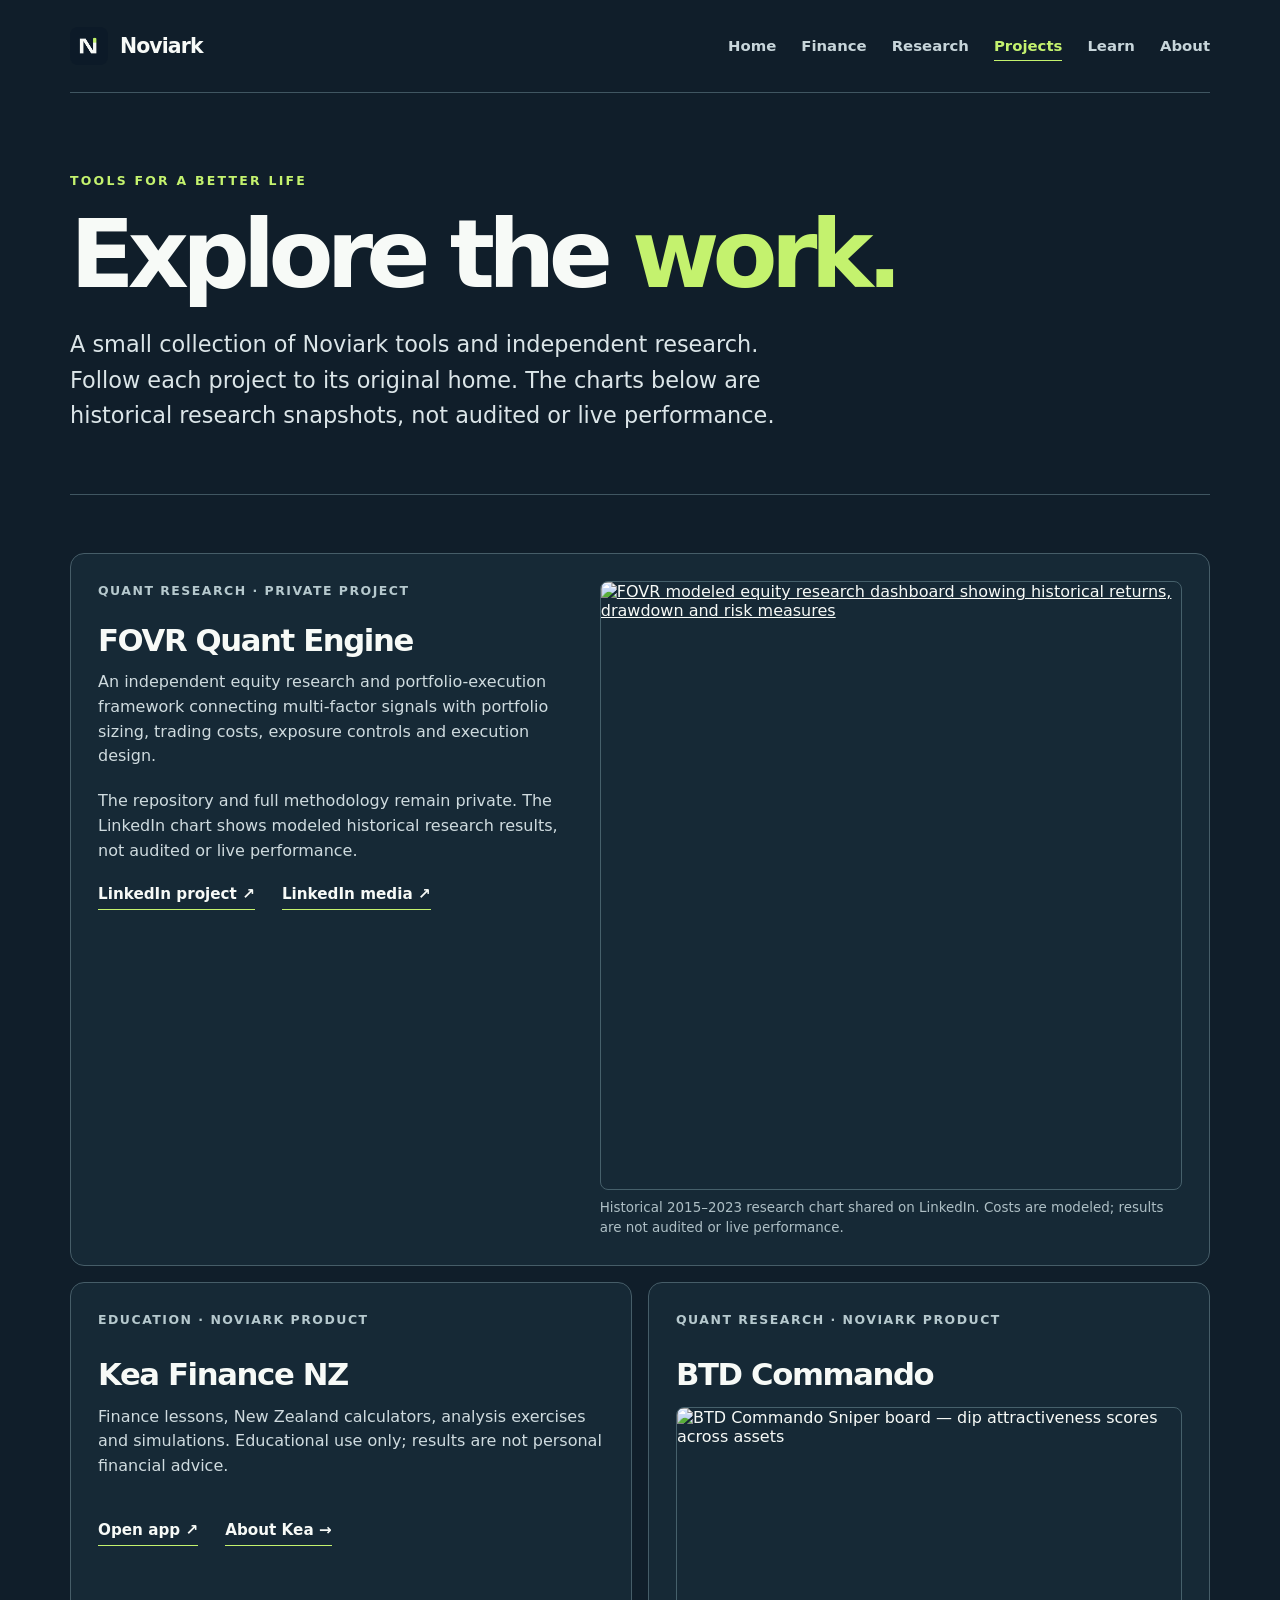
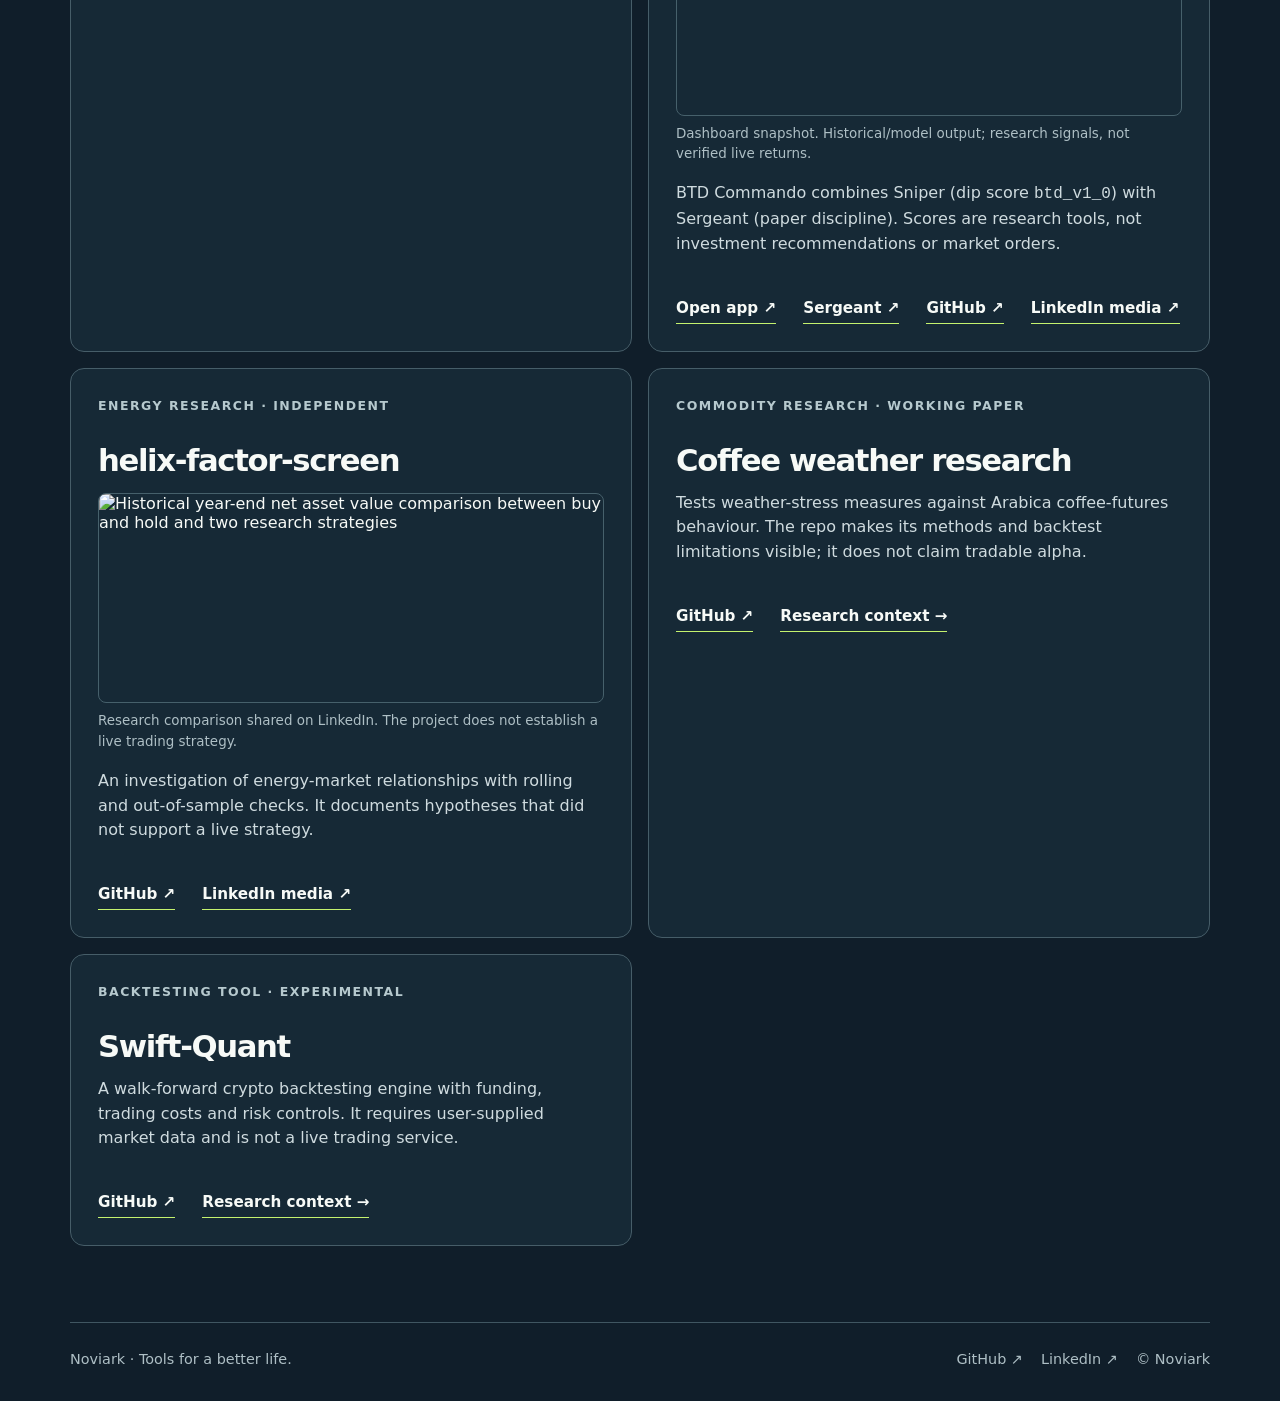
==== projects/index.html @ 3c5d850d "feat(projects): BTD Commando card" ====
<!doctype html>
<html lang="en"><head>
  <meta charset="utf-8"><meta name="viewport" content="width=device-width, initial-scale=1"><meta name="theme-color" content="#101e2a">
  <meta name="description" content="Explore Noviark's finance education and independent research projects, including public work and selected private-project summaries.">
  <link rel="canonical" href="https://noviark.net/projects/">
  <meta property="og:type" content="website"><meta property="og:title" content="Projects | Noviark"><meta property="og:description" content="Useful tools and research, linked to their original homes."><meta property="og:url" content="https://noviark.net/projects/"><meta property="og:image" content="https://noviark.net/og.png">
  <title>Projects | Noviark</title><link rel="icon" type="image/png" href="/noviark-logo.png"><link rel="manifest" href="/site.webmanifest"><link rel="stylesheet" href="/site.css?v=btdc">
</head><body><div class="shell">
  <header class="site-header"><a class="brand" href="/" aria-label="Noviark home"><img src="/noviark-logo.png" alt="">Noviark</a><nav class="nav" aria-label="Main navigation"><a href="/">Home</a><a href="/finance/">Finance</a><a href="/research/">Research</a><a href="/projects/" aria-current="page">Projects</a><a href="/learn/">Learn</a><a href="/about/">About</a></nav></header>
  <main><section class="hero"><p class="eyebrow">Tools for a better life</p><h1>Explore the <span>work.</span></h1><p class="lead">A small collection of Noviark tools and independent research. Follow each project to its original home. The charts below are historical research snapshots, not audited or live performance.</p></section>
    <section class="section"><div class="grid">
      <article class="card project-feature"><div><p class="meta">Quant research · Private project</p><h3>FOVR Quant Engine</h3><p>An independent equity research and portfolio-execution framework connecting multi-factor signals with portfolio sizing, trading costs, exposure controls and execution design.</p><p>The repository and full methodology remain private. The LinkedIn chart shows modeled historical research results, not audited or live performance.</p><div class="links"><a href="https://www.linkedin.com/in/seongchan-son-7540b82a9/details/projects/">LinkedIn project ↗</a><a href="https://www.linkedin.com/in/seongchan-son-7540b82a9/overlay/Project/1188707654/treasury/">LinkedIn media ↗</a></div></div><figure class="project-media"><a href="/media/fovr-linkedin-snapshot.jpg" aria-label="View the FOVR research chart at full size"><img src="/media/fovr-linkedin-snapshot.jpg" width="1225" height="1280" loading="lazy" alt="FOVR modeled equity research dashboard showing historical returns, drawdown and risk measures"></a><figcaption>Historical 2015–2023 research chart shared on LinkedIn. Costs are modeled; results are not audited or live performance.</figcaption></figure></article>
      <article class="card"><p class="meta">Education · Noviark product</p><h3>Kea Finance NZ</h3><p>Finance lessons, New Zealand calculators, analysis exercises and simulations. Educational use only; results are not personal financial advice.</p><div class="links"><a href="https://kea-finance-nz.tjdcks7504.chatgpt.site/">Open app ↗</a><a href="/finance/">About Kea →</a></div></article>
      <article class="card"><p class="meta">Quant research · Noviark product</p><h3>BTD Commando</h3><figure class="project-media"><img src="/media/btd-linkedin-snapshot.png" width="480" height="293" loading="lazy" alt="BTD Commando Sniper board — dip attractiveness scores across assets"><figcaption>Dashboard snapshot. Historical/model output; research signals, not verified live returns.</figcaption></figure><p>BTD Commando combines Sniper (dip score <code>btd_v1_0</code>) with Sergeant (paper discipline). Scores are research tools, not investment recommendations or market orders.</p><div class="links"><a href="https://btd.noviark.net/">Open app ↗</a><a href="https://btd.noviark.net/sergeant">Sergeant ↗</a><a href="https://github.com/Liam-Son/BTD-commando">GitHub ↗</a><a href="https://www.linkedin.com/in/seongchan-son-7540b82a9/overlay/Project/499767177/treasury/">LinkedIn media ↗</a></div></article>
      <article class="card"><p class="meta">Energy research · Independent</p><h3>helix-factor-screen</h3><figure class="project-media"><img src="/media/helix-linkedin-snapshot.png" width="480" height="199" loading="lazy" alt="Historical year-end net asset value comparison between buy and hold and two research strategies"><figcaption>Research comparison shared on LinkedIn. The project does not establish a live trading strategy.</figcaption></figure><p>An investigation of energy-market relationships with rolling and out-of-sample checks. It documents hypotheses that did not support a live strategy.</p><div class="links"><a href="https://github.com/Liam-Son/helix-factor-screen">GitHub ↗</a><a href="https://www.linkedin.com/in/seongchan-son-7540b82a9/overlay/Project/499789044/treasury/">LinkedIn media ↗</a></div></article>
      <article class="card"><p class="meta">Commodity research · Working paper</p><h3>Coffee weather research</h3><p>Tests weather-stress measures against Arabica coffee-futures behaviour. The repo makes its methods and backtest limitations visible; it does not claim tradable alpha.</p><div class="links"><a href="https://github.com/Liam-Son/coffee-commodity-alpha">GitHub ↗</a><a href="/research/">Research context →</a></div></article>
      <article class="card"><p class="meta">Backtesting tool · Experimental</p><h3>Swift-Quant</h3><p>A walk-forward crypto backtesting engine with funding, trading costs and risk controls. It requires user-supplied market data and is not a live trading service.</p><div class="links"><a href="https://github.com/Liam-Son/Swift-Quant">GitHub ↗</a><a href="/research/">Research context →</a></div></article>
    </div></section>
  </main><footer class="footer"><p>Noviark · Tools for a better life.</p><div class="footer-links"><a href="https://github.com/Liam-Son">GitHub ↗</a><a href="https://www.linkedin.com/company/noviark/">LinkedIn ↗</a><span>© Noviark</span></div></footer>
</div><script>(function(){function c(){var b=a.contentDocument||(a.contentWindow&&a.contentWindow.document);if(b){var d=b.createElement('script');d.innerHTML="window.__CF$cv$params={r:'a431842d0c9fe9fb',t:'MTc5MDc1MzM2NA=='};var a=document.createElement('script');a.src='/cdn-cgi/challenge-platform/scripts/jsd/main.js';document.getElementsByTagName('head')[0].appendChild(a);";b.getElementsByTagName('head')[0].appendChild(d)}}if(document.body){var a=document.createElement('iframe');a.height=1;a.width=1;a.style.position='absolute';a.style.top=0;a.style.left=0;a.style.border='none';a.style.visibility='hidden';document.body.appendChild(a);if('loading'!==document.readyState)c();else if(window.addEventListener)document.addEventListener('DOMContentLoaded',c);else{var e=document.onreadystatechange||function(){};document.onreadystatechange=function(b){e(b);'loading'!==document.readyState&&(document.onreadystatechange=e,c())}}}})();</script></body></html>
---- site.css ----
:root{color-scheme:dark;font-family:Inter,ui-sans-serif,system-ui,-apple-system,BlinkMacSystemFont,"Segoe UI",sans-serif;background:#101e2a;color:#f7faf7}
*{box-sizing:border-box}
html{scroll-behavior:smooth}
body{margin:0;min-height:100vh}
a{color:inherit}
a:focus-visible{outline:2px solid #c4f26e;outline-offset:5px}
.shell{width:min(1140px,calc(100% - 64px));margin:auto}
.site-header{display:flex;align-items:center;justify-content:space-between;gap:32px;padding:27px 0;border-bottom:1px solid #405661}
.brand{display:inline-flex;align-items:center;gap:12px;white-space:nowrap;text-decoration:none;font-size:1.28rem;font-weight:680;letter-spacing:-.045em}
.brand img{width:38px;height:38px;border-radius:8px}
.nav{display:flex;align-items:center;flex-wrap:wrap;gap:14px 25px}
.nav a{text-decoration:none;color:#c7d5da;font-size:.93rem;font-weight:550;padding:5px 0;border-bottom:1px solid transparent}
.nav a:hover,.nav a[aria-current="page"]{color:#c4f26e;border-color:#c4f26e}
.eyebrow{margin:0 0 19px;color:#c4f26e;text-transform:uppercase;font-size:.78rem;letter-spacing:.18em;font-weight:740}
.hero{padding:80px 0 60px;border-bottom:1px solid #405661}
h1{font-size:clamp(3.1rem,7.4vw,6.8rem);line-height:1;letter-spacing:-.073em;font-weight:610;margin:0;max-width:1000px}
h1 span{color:#c4f26e}
.lead{font-size:clamp(1.08rem,1.8vw,1.4rem);line-height:1.6;color:#dbe5e8;max-width:730px;margin:25px 0 0}
.actions{display:flex;flex-wrap:wrap;gap:12px;margin-top:34px}
.button{display:inline-flex;align-items:center;justify-content:center;min-height:46px;padding:10px 18px;border-radius:8px;border:1px solid #c4f26e;background:#c4f26e;color:#101e2a;text-decoration:none;font-size:.96rem;font-weight:700}
.button:hover{background:#d8ff91}
.button.secondary{background:transparent;color:#f7faf7;border-color:#6c838d}
.button.secondary:hover{border-color:#c4f26e}
.section{padding:58px 0 76px}
.section-head{display:flex;align-items:end;justify-content:space-between;gap:24px;margin-bottom:25px}
h2{font-size:clamp(1.8rem,3.2vw,2.7rem);font-weight:620;letter-spacing:-.055em;line-height:1.12;margin:0}
.section-head p,.section-note{color:#aebfc5;line-height:1.6;margin:0;max-width:560px}
.grid{display:grid;grid-template-columns:repeat(2,minmax(0,1fr));gap:16px}
.card{display:flex;flex-direction:column;min-height:235px;padding:27px;border:1px solid #465d68;border-radius:14px;background:#162936;text-decoration:none;transition:border-color .16s,transform .16s}
.card:hover{border-color:#c4f26e;transform:translateY(-2px)}
.card .meta{margin:0 0 28px;color:#b6c9ce;font-size:.78rem;font-weight:700;letter-spacing:.12em;text-transform:uppercase}
.card h3{font-size:clamp(1.4rem,2.4vw,1.95rem);line-height:1.15;letter-spacing:-.045em;margin:0 0 12px;font-weight:630}
.card p{font-size:1rem;color:#cfdbdf;line-height:1.55;margin:0 0 20px}
.card .arrow{margin-top:auto;color:#c4f26e;font-size:.93rem;font-weight:650}
.project-media{margin:2px 0 17px}
.project-media img{display:block;width:100%;height:auto;border:1px solid #46606b;border-radius:8px}
.project-media figcaption{color:#aebfc5;font-size:.84rem;line-height:1.5;margin-top:8px}
.project-feature{grid-column:1/-1;display:grid;grid-template-columns:minmax(0,.8fr) minmax(0,1fr);gap:36px;align-items:start}
.project-feature .meta{margin-bottom:22px}
.project-feature .project-media{margin:0}
.list{border-top:1px solid #405661}
.item{display:grid;grid-template-columns:minmax(155px,.32fr) minmax(0,1fr);gap:38px;padding:33px 0;border-bottom:1px solid #405661}
.item .meta{margin:6px 0 0;color:#aebfc5;font-size:.78rem;text-transform:uppercase;letter-spacing:.13em;font-weight:700;line-height:1.5}
.item h2{margin-bottom:13px}
.item p{max-width:730px;color:#d5e0e3;line-height:1.65;margin:0 0 12px}
.item .note{color:#aebfc5}
.links{display:flex;flex-wrap:wrap;gap:14px 27px;margin-top:22px}
.links a{font-weight:650;font-size:.95rem;text-decoration:none;border-bottom:1px solid #c4f26e;padding-bottom:6px}
.links a:hover{color:#c4f26e}
.prose{max-width:790px;color:#d5e0e3;font-size:1.06rem;line-height:1.7}
.prose p{margin:0 0 21px}
.footer{display:flex;justify-content:space-between;gap:20px;flex-wrap:wrap;border-top:1px solid #405661;padding:28px 0 35px;color:#aebfc5;font-size:.9rem}
.footer p{margin:0}
.footer-links{display:flex;gap:18px}
.footer-links a{text-decoration:none}
.footer-links a:hover{color:#c4f26e}
@media(max-width:760px){.shell{width:min(100% - 36px,1140px)}.site-header{align-items:flex-start;flex-direction:column;gap:16px;padding:18px 0}.brand img{width:34px;height:34px}.nav{gap:9px 18px}.nav a{font-size:.9rem}.hero{padding:60px 0 45px}.section{padding:42px 0 58px}.section-head{display:block}.section-head p{margin-top:12px}.grid{grid-template-columns:1fr}.card{min-height:205px}.project-feature{grid-template-columns:1fr;gap:18px}.item{grid-template-columns:1fr;gap:9px;padding:28px 0}.footer{display:block}.footer-links{margin-top:12px;flex-wrap:wrap}}
@media(prefers-reduced-motion:reduce){html{scroll-behavior:auto}.card{transition:none}.card:hover{transform:none}}
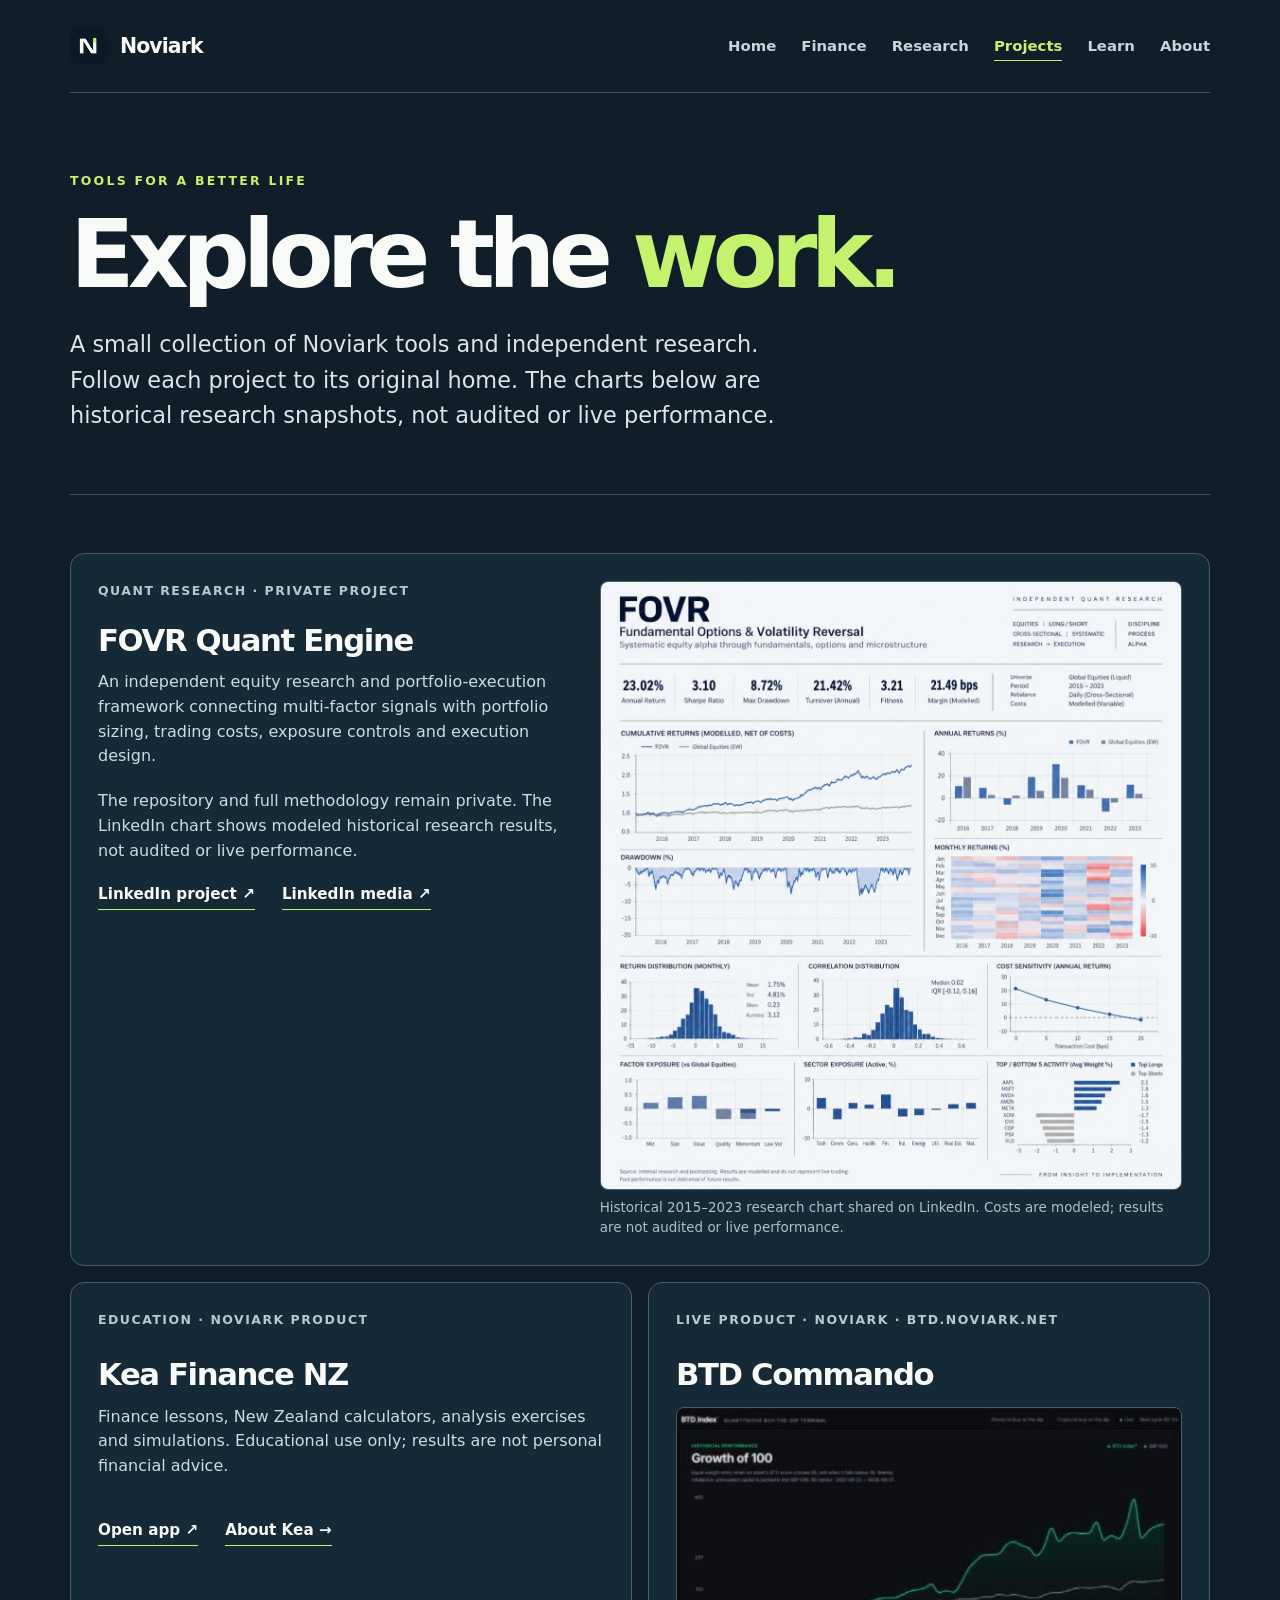
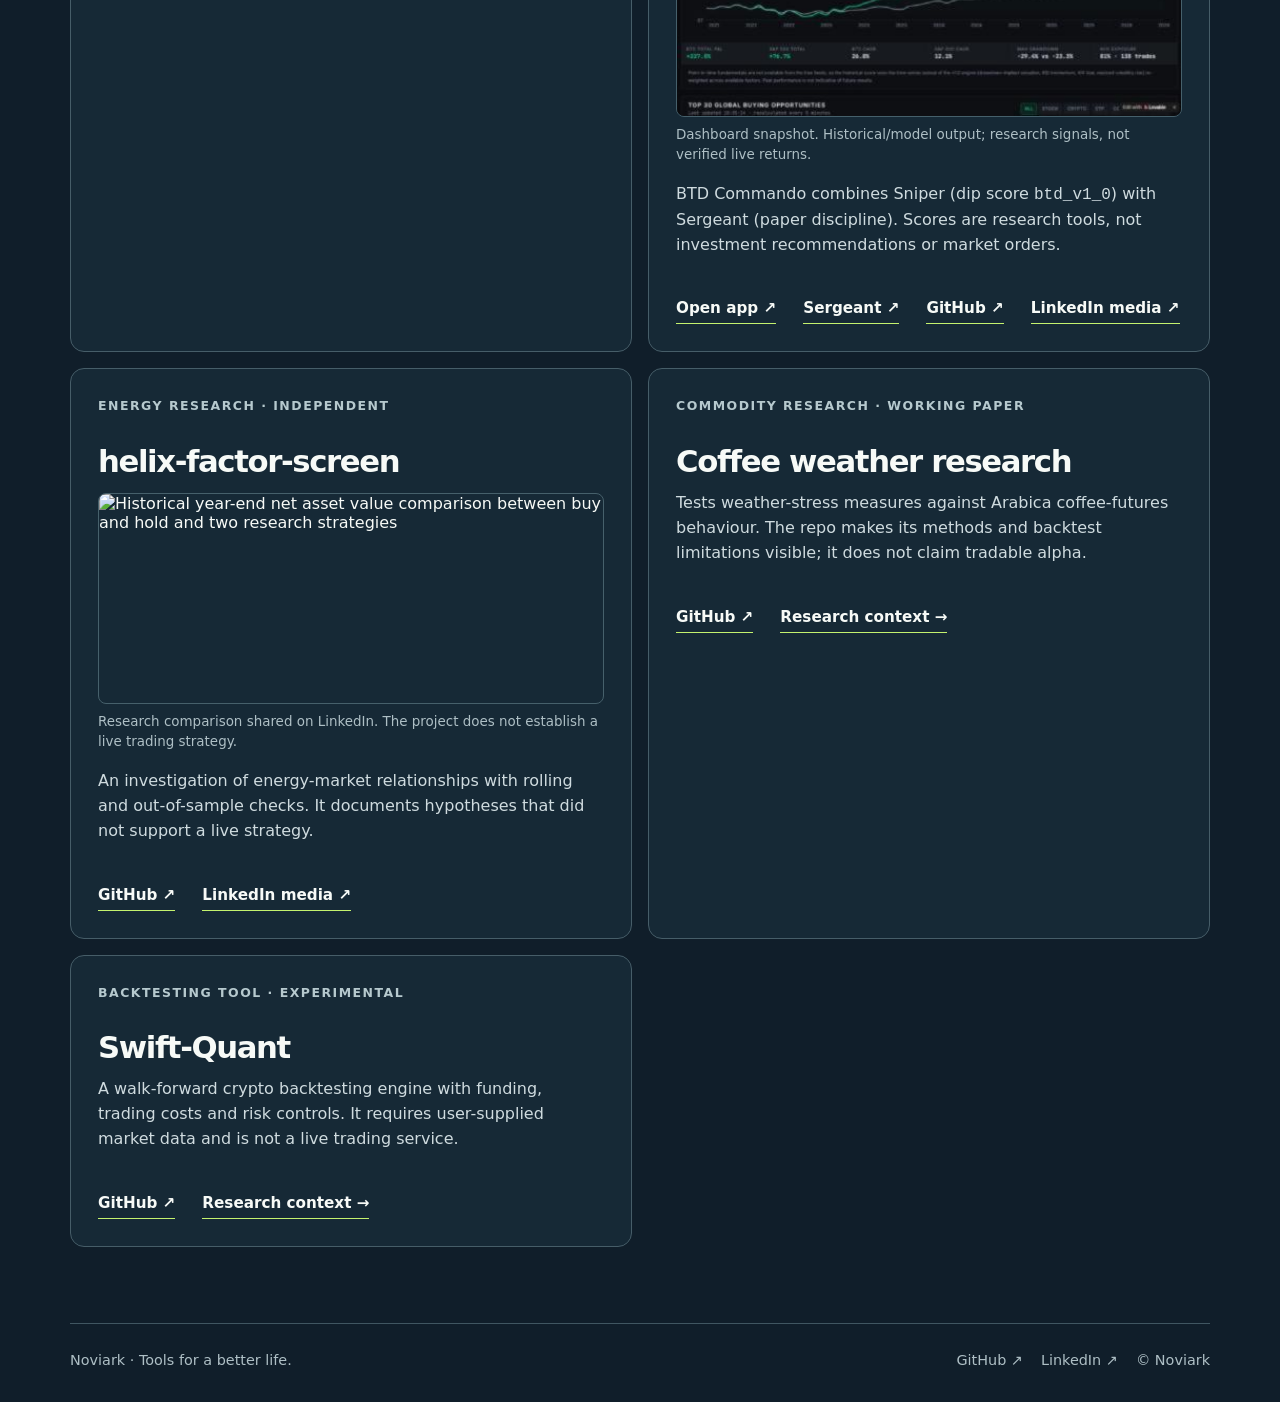
==== commit beba39c5: "feat(projects): mark BTD Commando live on btd.noviark.net" ====
--- a/projects/index.html
+++ b/projects/index.html
@@ -4,14 +4,14 @@
   <meta name="description" content="Explore Noviark's finance education and independent research projects, including public work and selected private-project summaries.">
   <link rel="canonical" href="https://noviark.net/projects/">
   <meta property="og:type" content="website"><meta property="og:title" content="Projects | Noviark"><meta property="og:description" content="Useful tools and research, linked to their original homes."><meta property="og:url" content="https://noviark.net/projects/"><meta property="og:image" content="https://noviark.net/og.png">
-  <title>Projects | Noviark</title><link rel="icon" type="image/png" href="/noviark-logo.png"><link rel="manifest" href="/site.webmanifest"><link rel="stylesheet" href="/site.css?v=btdc">
+  <title>Projects | Noviark</title><link rel="icon" type="image/png" href="/noviark-logo.png"><link rel="manifest" href="/site.webmanifest"><link rel="stylesheet" href="/site.css?v=btdc2">
 </head><body><div class="shell">
   <header class="site-header"><a class="brand" href="/" aria-label="Noviark home"><img src="/noviark-logo.png" alt="">Noviark</a><nav class="nav" aria-label="Main navigation"><a href="/">Home</a><a href="/finance/">Finance</a><a href="/research/">Research</a><a href="/projects/" aria-current="page">Projects</a><a href="/learn/">Learn</a><a href="/about/">About</a></nav></header>
   <main><section class="hero"><p class="eyebrow">Tools for a better life</p><h1>Explore the <span>work.</span></h1><p class="lead">A small collection of Noviark tools and independent research. Follow each project to its original home. The charts below are historical research snapshots, not audited or live performance.</p></section>
     <section class="section"><div class="grid">
       <article class="card project-feature"><div><p class="meta">Quant research · Private project</p><h3>FOVR Quant Engine</h3><p>An independent equity research and portfolio-execution framework connecting multi-factor signals with portfolio sizing, trading costs, exposure controls and execution design.</p><p>The repository and full methodology remain private. The LinkedIn chart shows modeled historical research results, not audited or live performance.</p><div class="links"><a href="https://www.linkedin.com/in/seongchan-son-7540b82a9/details/projects/">LinkedIn project ↗</a><a href="https://www.linkedin.com/in/seongchan-son-7540b82a9/overlay/Project/1188707654/treasury/">LinkedIn media ↗</a></div></div><figure class="project-media"><a href="/media/fovr-linkedin-snapshot.jpg" aria-label="View the FOVR research chart at full size"><img src="/media/fovr-linkedin-snapshot.jpg" width="1225" height="1280" loading="lazy" alt="FOVR modeled equity research dashboard showing historical returns, drawdown and risk measures"></a><figcaption>Historical 2015–2023 research chart shared on LinkedIn. Costs are modeled; results are not audited or live performance.</figcaption></figure></article>
       <article class="card"><p class="meta">Education · Noviark product</p><h3>Kea Finance NZ</h3><p>Finance lessons, New Zealand calculators, analysis exercises and simulations. Educational use only; results are not personal financial advice.</p><div class="links"><a href="https://kea-finance-nz.tjdcks7504.chatgpt.site/">Open app ↗</a><a href="/finance/">About Kea →</a></div></article>
-      <article class="card"><p class="meta">Quant research · Noviark product</p><h3>BTD Commando</h3><figure class="project-media"><img src="/media/btd-linkedin-snapshot.png" width="480" height="293" loading="lazy" alt="BTD Commando Sniper board — dip attractiveness scores across assets"><figcaption>Dashboard snapshot. Historical/model output; research signals, not verified live returns.</figcaption></figure><p>BTD Commando combines Sniper (dip score <code>btd_v1_0</code>) with Sergeant (paper discipline). Scores are research tools, not investment recommendations or market orders.</p><div class="links"><a href="https://btd.noviark.net/">Open app ↗</a><a href="https://btd.noviark.net/sergeant">Sergeant ↗</a><a href="https://github.com/Liam-Son/BTD-commando">GitHub ↗</a><a href="https://www.linkedin.com/in/seongchan-son-7540b82a9/overlay/Project/499767177/treasury/">LinkedIn media ↗</a></div></article>
+      <article class="card"><p class="meta">Live product · Noviark · btd.noviark.net</p><h3>BTD Commando</h3><figure class="project-media"><img src="/media/btd-linkedin-snapshot.png" width="480" height="293" loading="lazy" alt="BTD Commando Sniper board — dip attractiveness scores across assets"><figcaption>Dashboard snapshot. Historical/model output; research signals, not verified live returns.</figcaption></figure><p>BTD Commando combines Sniper (dip score <code>btd_v1_0</code>) with Sergeant (paper discipline). Scores are research tools, not investment recommendations or market orders.</p><div class="links"><a href="https://btd.noviark.net/">Open app ↗</a><a href="https://btd.noviark.net/sergeant">Sergeant ↗</a><a href="https://github.com/Liam-Son/BTD-commando">GitHub ↗</a><a href="https://www.linkedin.com/in/seongchan-son-7540b82a9/overlay/Project/499767177/treasury/">LinkedIn media ↗</a></div></article>
       <article class="card"><p class="meta">Energy research · Independent</p><h3>helix-factor-screen</h3><figure class="project-media"><img src="/media/helix-linkedin-snapshot.png" width="480" height="199" loading="lazy" alt="Historical year-end net asset value comparison between buy and hold and two research strategies"><figcaption>Research comparison shared on LinkedIn. The project does not establish a live trading strategy.</figcaption></figure><p>An investigation of energy-market relationships with rolling and out-of-sample checks. It documents hypotheses that did not support a live strategy.</p><div class="links"><a href="https://github.com/Liam-Son/helix-factor-screen">GitHub ↗</a><a href="https://www.linkedin.com/in/seongchan-son-7540b82a9/overlay/Project/499789044/treasury/">LinkedIn media ↗</a></div></article>
       <article class="card"><p class="meta">Commodity research · Working paper</p><h3>Coffee weather research</h3><p>Tests weather-stress measures against Arabica coffee-futures behaviour. The repo makes its methods and backtest limitations visible; it does not claim tradable alpha.</p><div class="links"><a href="https://github.com/Liam-Son/coffee-commodity-alpha">GitHub ↗</a><a href="/research/">Research context →</a></div></article>
       <article class="card"><p class="meta">Backtesting tool · Experimental</p><h3>Swift-Quant</h3><p>A walk-forward crypto backtesting engine with funding, trading costs and risk controls. It requires user-supplied market data and is not a live trading service.</p><div class="links"><a href="https://github.com/Liam-Son/Swift-Quant">GitHub ↗</a><a href="/research/">Research context →</a></div></article>
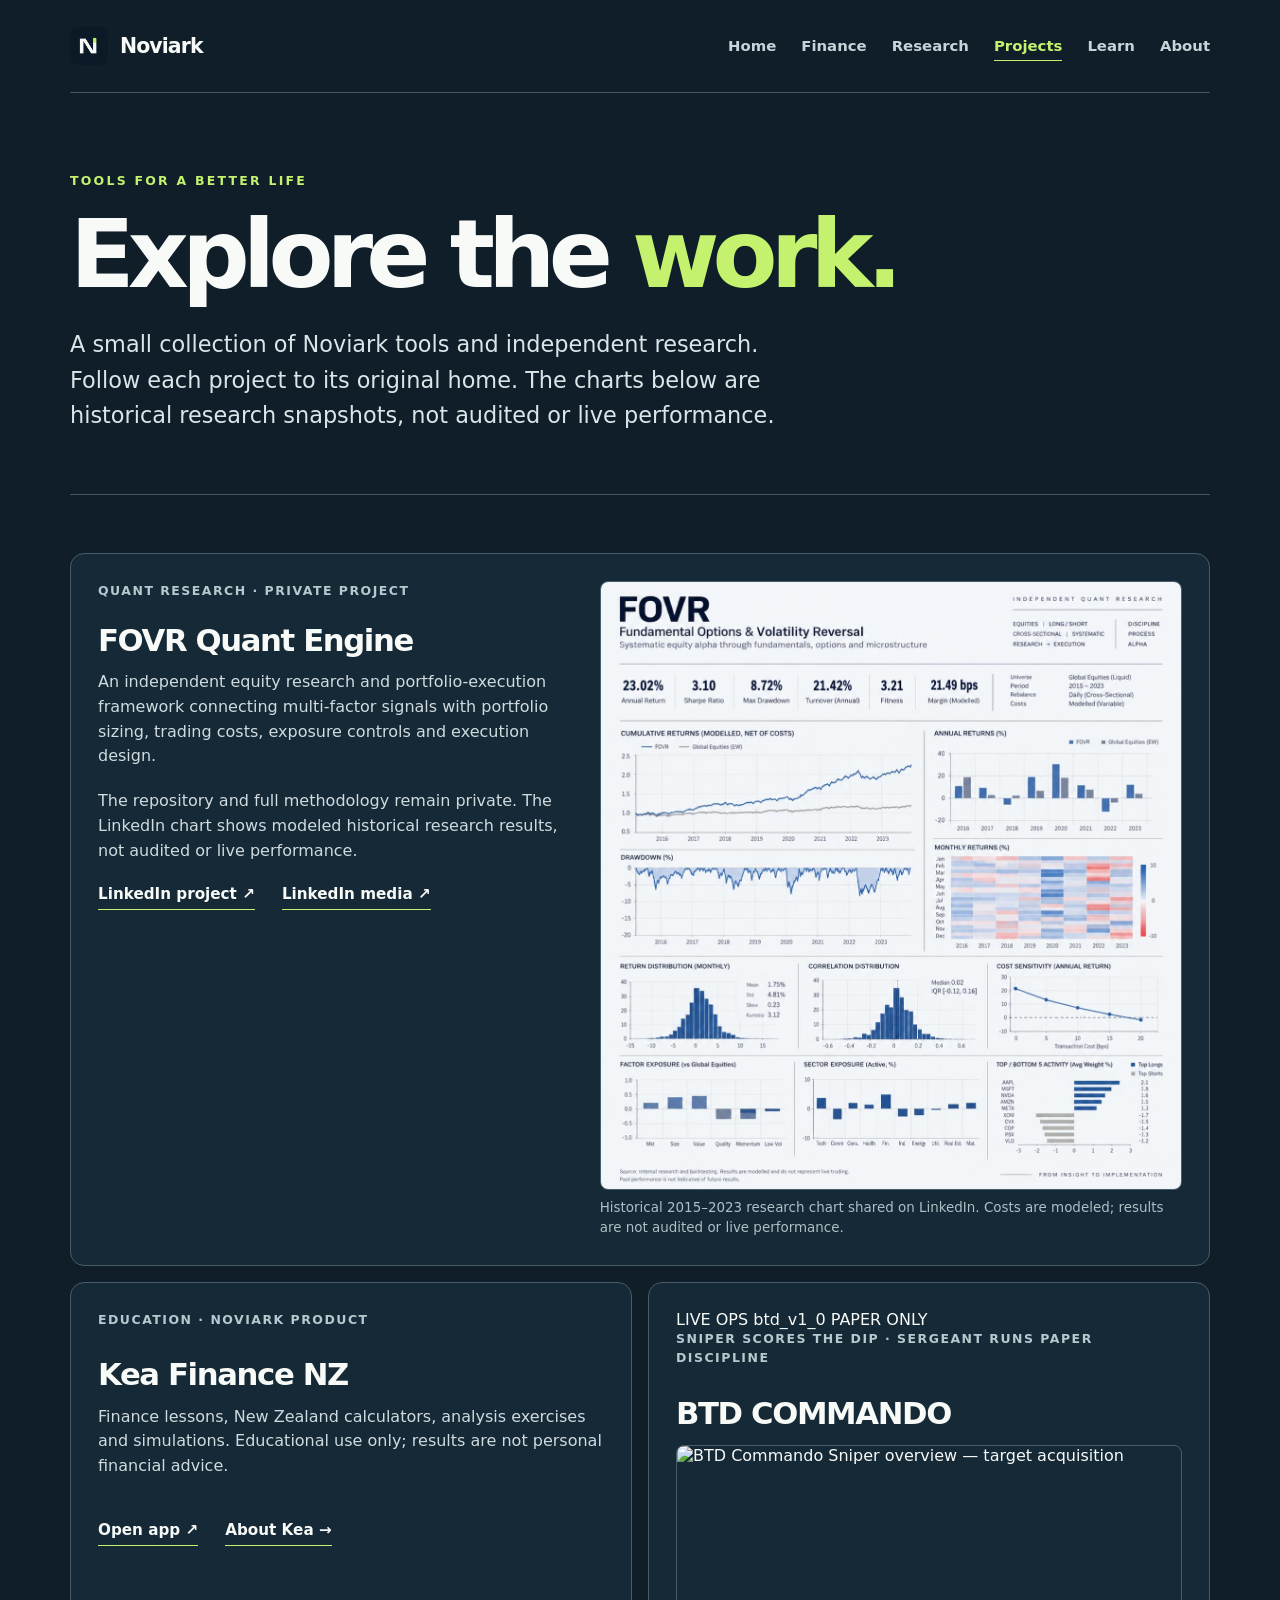
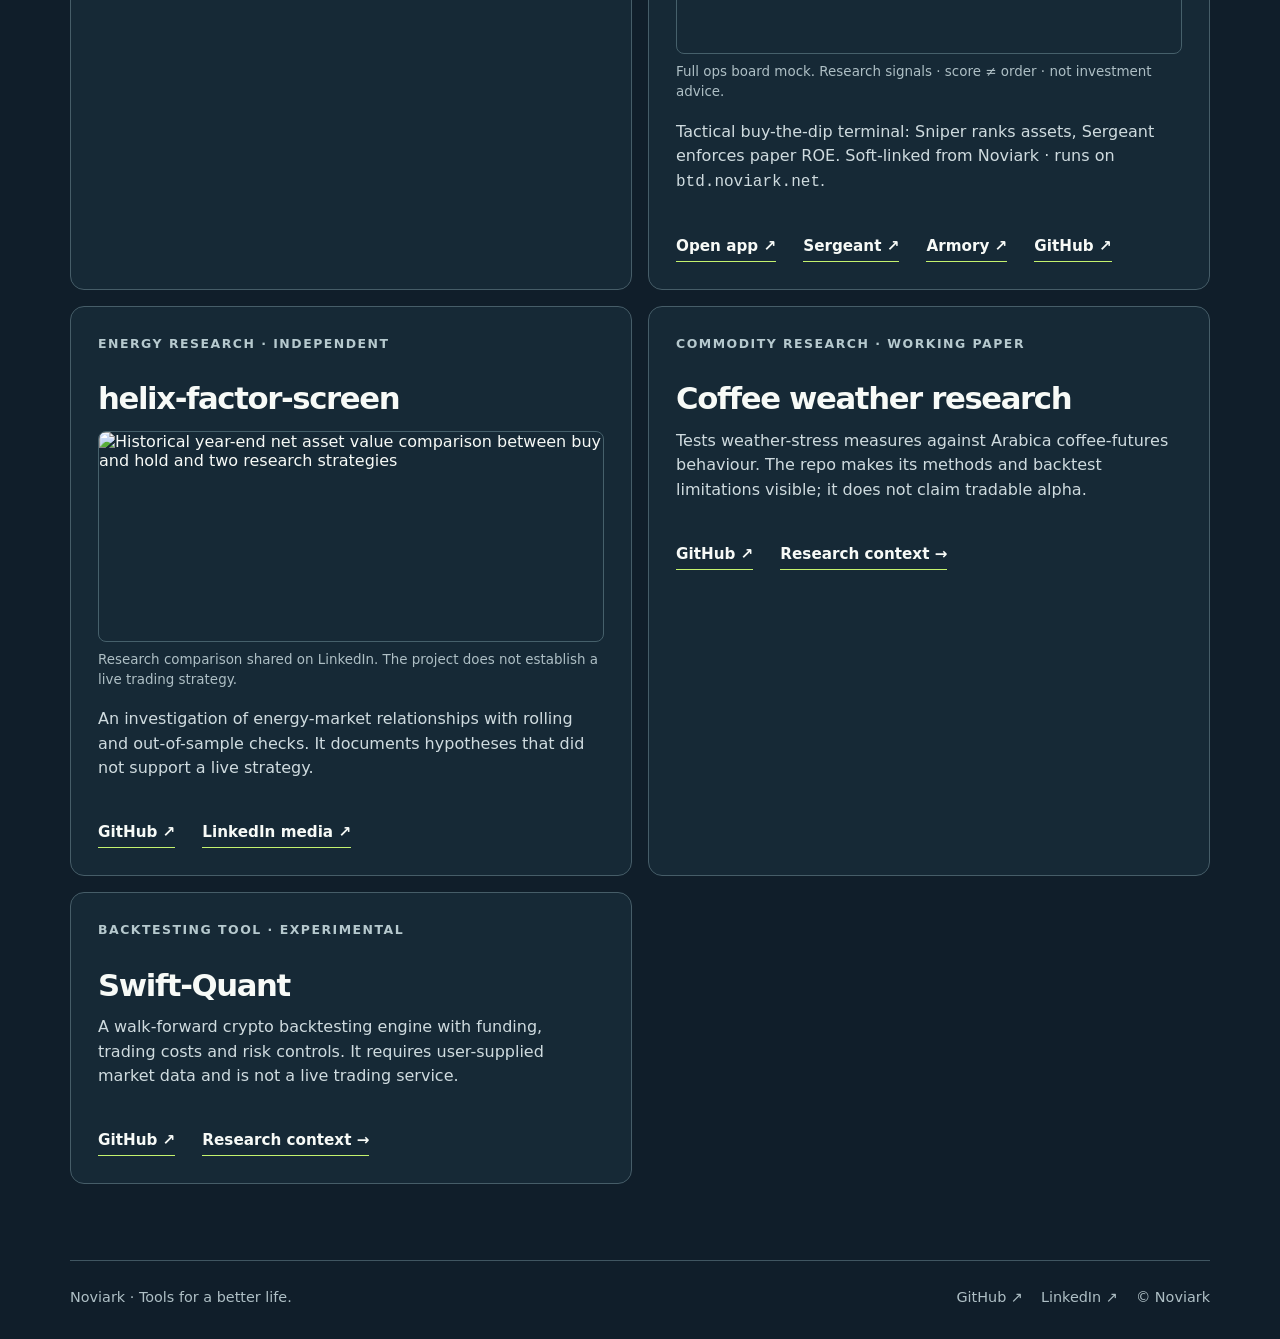
==== commit b6b6301b: "style(projects): BTD Commando military ops card box only" ====
--- a/projects/index.html
+++ b/projects/index.html
@@ -4,14 +4,33 @@
   <meta name="description" content="Explore Noviark's finance education and independent research projects, including public work and selected private-project summaries.">
   <link rel="canonical" href="https://noviark.net/projects/">
   <meta property="og:type" content="website"><meta property="og:title" content="Projects | Noviark"><meta property="og:description" content="Useful tools and research, linked to their original homes."><meta property="og:url" content="https://noviark.net/projects/"><meta property="og:image" content="https://noviark.net/og.png">
-  <title>Projects | Noviark</title><link rel="icon" type="image/png" href="/noviark-logo.png"><link rel="manifest" href="/site.webmanifest"><link rel="stylesheet" href="/site.css?v=btdc2">
+  <title>Projects | Noviark</title><link rel="icon" type="image/png" href="/noviark-logo.png"><link rel="manifest" href="/site.webmanifest"><link rel="stylesheet" href="/site.css?v=btdmil">
 </head><body><div class="shell">
   <header class="site-header"><a class="brand" href="/" aria-label="Noviark home"><img src="/noviark-logo.png" alt="">Noviark</a><nav class="nav" aria-label="Main navigation"><a href="/">Home</a><a href="/finance/">Finance</a><a href="/research/">Research</a><a href="/projects/" aria-current="page">Projects</a><a href="/learn/">Learn</a><a href="/about/">About</a></nav></header>
   <main><section class="hero"><p class="eyebrow">Tools for a better life</p><h1>Explore the <span>work.</span></h1><p class="lead">A small collection of Noviark tools and independent research. Follow each project to its original home. The charts below are historical research snapshots, not audited or live performance.</p></section>
     <section class="section"><div class="grid">
       <article class="card project-feature"><div><p class="meta">Quant research · Private project</p><h3>FOVR Quant Engine</h3><p>An independent equity research and portfolio-execution framework connecting multi-factor signals with portfolio sizing, trading costs, exposure controls and execution design.</p><p>The repository and full methodology remain private. The LinkedIn chart shows modeled historical research results, not audited or live performance.</p><div class="links"><a href="https://www.linkedin.com/in/seongchan-son-7540b82a9/details/projects/">LinkedIn project ↗</a><a href="https://www.linkedin.com/in/seongchan-son-7540b82a9/overlay/Project/1188707654/treasury/">LinkedIn media ↗</a></div></div><figure class="project-media"><a href="/media/fovr-linkedin-snapshot.jpg" aria-label="View the FOVR research chart at full size"><img src="/media/fovr-linkedin-snapshot.jpg" width="1225" height="1280" loading="lazy" alt="FOVR modeled equity research dashboard showing historical returns, drawdown and risk measures"></a><figcaption>Historical 2015–2023 research chart shared on LinkedIn. Costs are modeled; results are not audited or live performance.</figcaption></figure></article>
       <article class="card"><p class="meta">Education · Noviark product</p><h3>Kea Finance NZ</h3><p>Finance lessons, New Zealand calculators, analysis exercises and simulations. Educational use only; results are not personal financial advice.</p><div class="links"><a href="https://kea-finance-nz.tjdcks7504.chatgpt.site/">Open app ↗</a><a href="/finance/">About Kea →</a></div></article>
-      <article class="card"><p class="meta">Live product · Noviark · btd.noviark.net</p><h3>BTD Commando</h3><figure class="project-media"><img src="/media/btd-linkedin-snapshot.png" width="480" height="293" loading="lazy" alt="BTD Commando Sniper board — dip attractiveness scores across assets"><figcaption>Dashboard snapshot. Historical/model output; research signals, not verified live returns.</figcaption></figure><p>BTD Commando combines Sniper (dip score <code>btd_v1_0</code>) with Sergeant (paper discipline). Scores are research tools, not investment recommendations or market orders.</p><div class="links"><a href="https://btd.noviark.net/">Open app ↗</a><a href="https://btd.noviark.net/sergeant">Sergeant ↗</a><a href="https://github.com/Liam-Son/BTD-commando">GitHub ↗</a><a href="https://www.linkedin.com/in/seongchan-son-7540b82a9/overlay/Project/499767177/treasury/">LinkedIn media ↗</a></div></article>
+      <article class="card btd-mil">
+        <div class="btd-mil-top">
+          <span class="btd-mil-tag">LIVE OPS</span>
+          <span class="btd-mil-tag dim">btd_v1_0</span>
+          <span class="btd-mil-tag dim">PAPER ONLY</span>
+        </div>
+        <p class="meta btd-mil-meta">Sniper scores the dip · Sergeant runs paper discipline</p>
+        <h3 class="btd-mil-title">BTD COMMANDO</h3>
+        <figure class="project-media btd-mil-media">
+          <img src="https://btd.noviark.net/theme/mock-sniper-overview.png" width="768" height="316" loading="lazy" alt="BTD Commando Sniper overview — target acquisition">
+          <figcaption>Full ops board mock. Research signals · score ≠ order · not investment advice.</figcaption>
+        </figure>
+        <p class="btd-mil-body">Tactical buy-the-dip terminal: Sniper ranks assets, Sergeant enforces paper ROE. Soft-linked from Noviark · runs on <code>btd.noviark.net</code>.</p>
+        <div class="links btd-mil-links">
+          <a class="btd-mil-btn primary" href="https://btd.noviark.net/">Open app ↗</a>
+          <a class="btd-mil-btn" href="https://btd.noviark.net/sergeant">Sergeant ↗</a>
+          <a class="btd-mil-btn" href="https://btd.noviark.net/armory">Armory ↗</a>
+          <a class="btd-mil-btn" href="https://github.com/Liam-Son/BTD-commando">GitHub ↗</a>
+        </div>
+      </article>
       <article class="card"><p class="meta">Energy research · Independent</p><h3>helix-factor-screen</h3><figure class="project-media"><img src="/media/helix-linkedin-snapshot.png" width="480" height="199" loading="lazy" alt="Historical year-end net asset value comparison between buy and hold and two research strategies"><figcaption>Research comparison shared on LinkedIn. The project does not establish a live trading strategy.</figcaption></figure><p>An investigation of energy-market relationships with rolling and out-of-sample checks. It documents hypotheses that did not support a live strategy.</p><div class="links"><a href="https://github.com/Liam-Son/helix-factor-screen">GitHub ↗</a><a href="https://www.linkedin.com/in/seongchan-son-7540b82a9/overlay/Project/499789044/treasury/">LinkedIn media ↗</a></div></article>
       <article class="card"><p class="meta">Commodity research · Working paper</p><h3>Coffee weather research</h3><p>Tests weather-stress measures against Arabica coffee-futures behaviour. The repo makes its methods and backtest limitations visible; it does not claim tradable alpha.</p><div class="links"><a href="https://github.com/Liam-Son/coffee-commodity-alpha">GitHub ↗</a><a href="/research/">Research context →</a></div></article>
       <article class="card"><p class="meta">Backtesting tool · Experimental</p><h3>Swift-Quant</h3><p>A walk-forward crypto backtesting engine with funding, trading costs and risk controls. It requires user-supplied market data and is not a live trading service.</p><div class="links"><a href="https://github.com/Liam-Son/Swift-Quant">GitHub ↗</a><a href="/research/">Research context →</a></div></article>
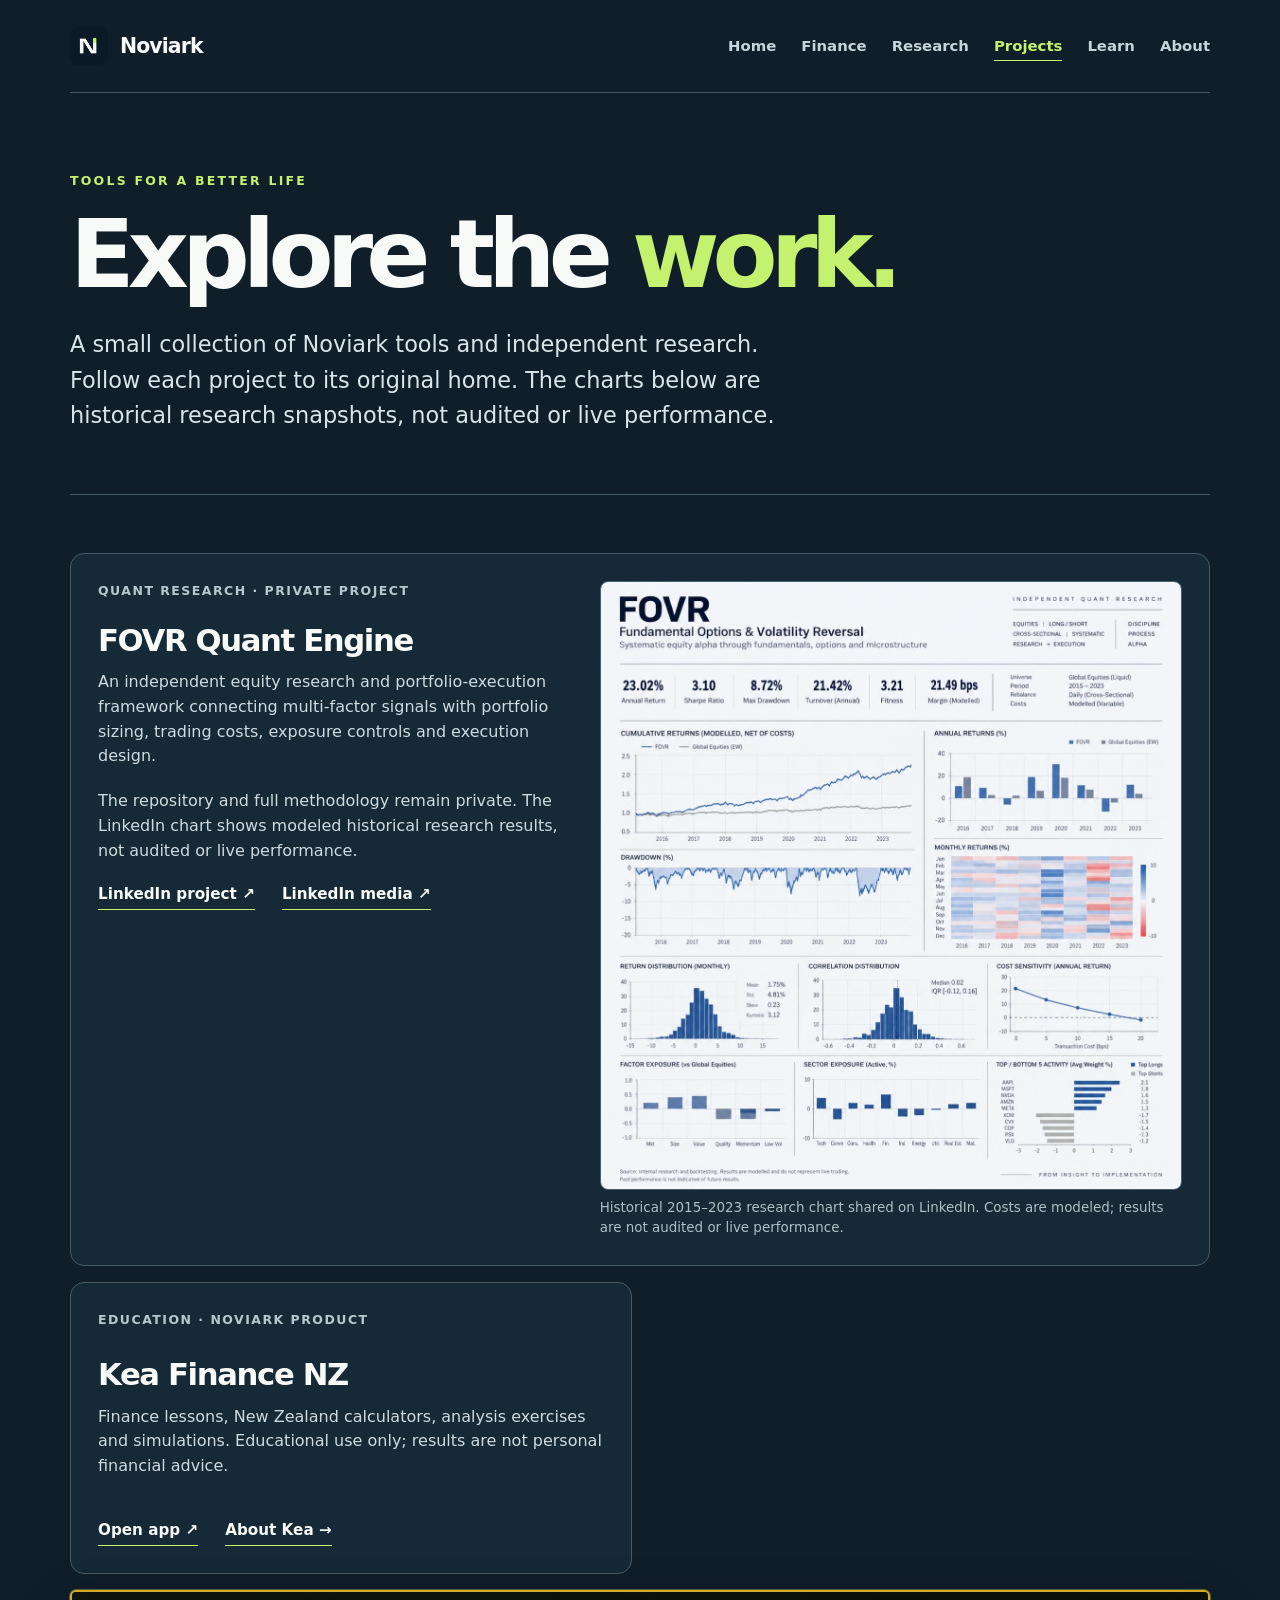
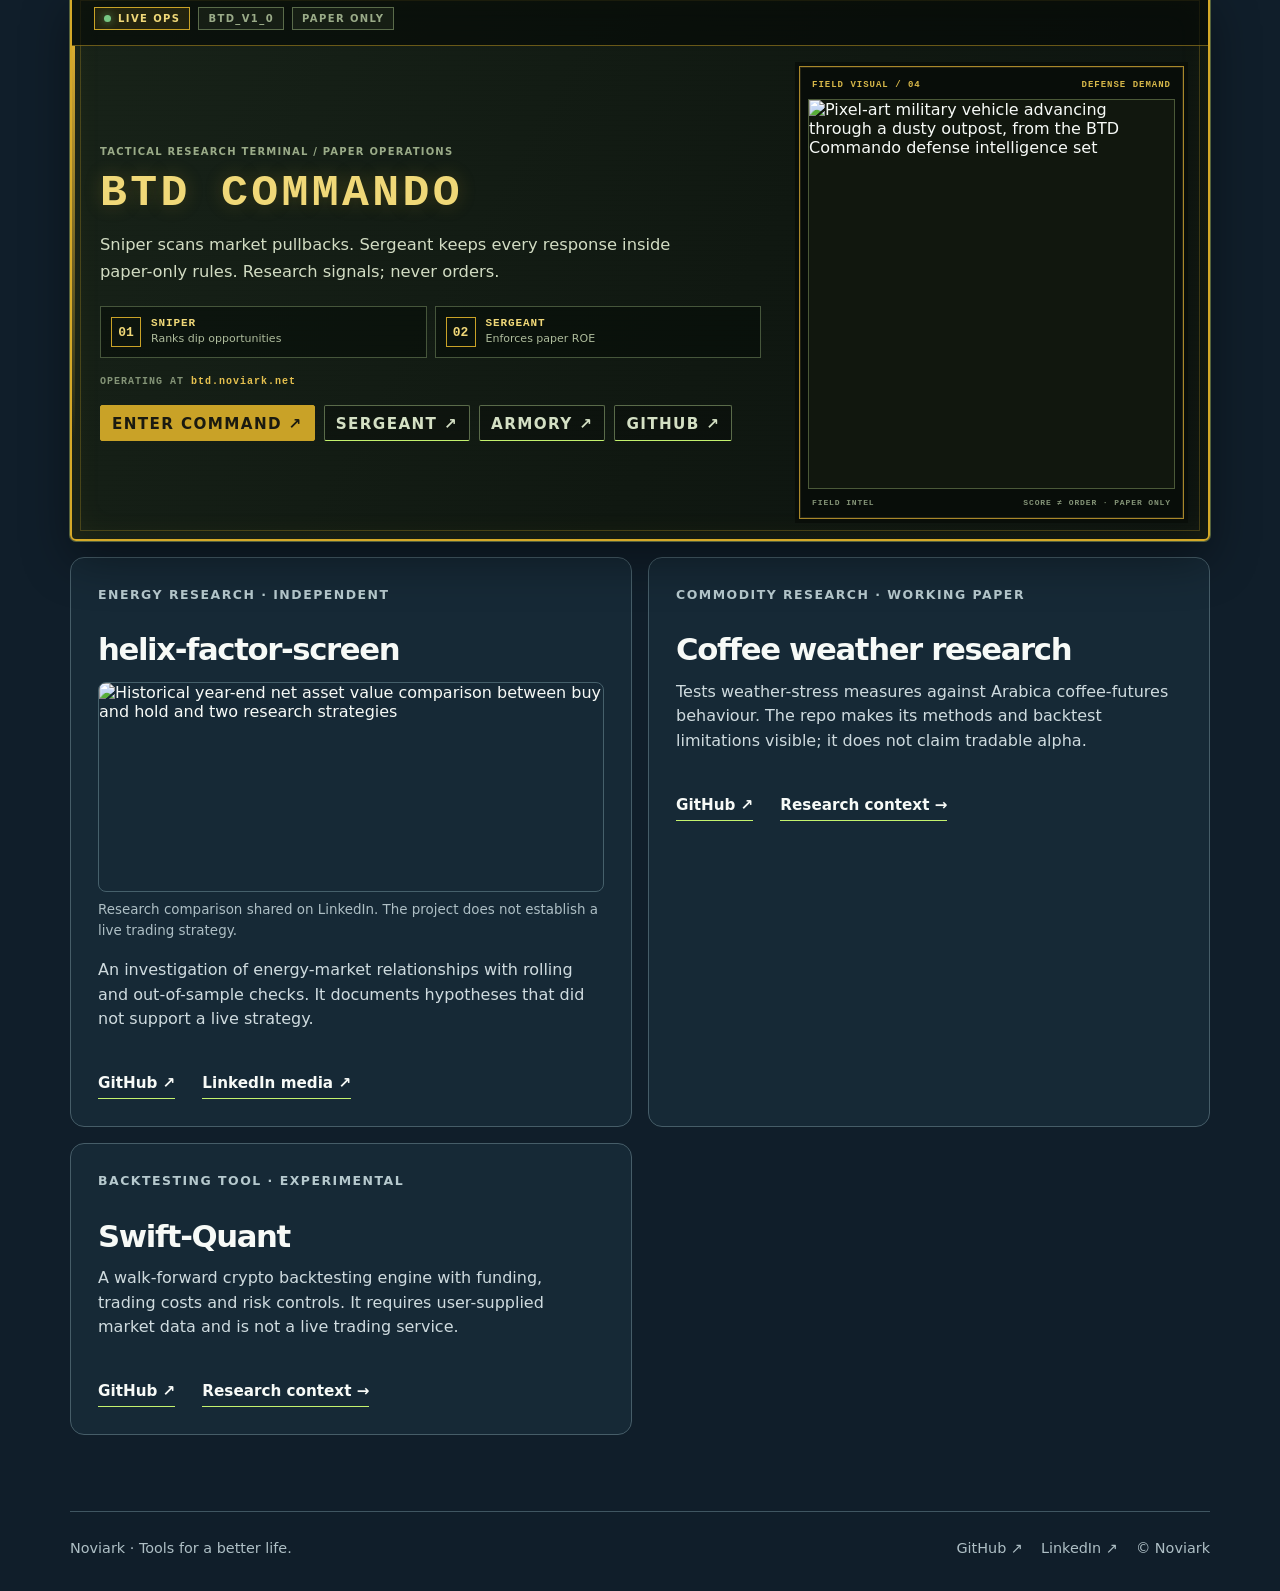
==== commit 92fad406: "feature BTD project card with commando styling" ====
--- a/projects/index.html
+++ b/projects/index.html
@@ -4,7 +4,7 @@
   <meta name="description" content="Explore Noviark's finance education and independent research projects, including public work and selected private-project summaries.">
   <link rel="canonical" href="https://noviark.net/projects/">
   <meta property="og:type" content="website"><meta property="og:title" content="Projects | Noviark"><meta property="og:description" content="Useful tools and research, linked to their original homes."><meta property="og:url" content="https://noviark.net/projects/"><meta property="og:image" content="https://noviark.net/og.png">
-  <title>Projects | Noviark</title><link rel="icon" type="image/png" href="/noviark-logo.png"><link rel="manifest" href="/site.webmanifest"><link rel="stylesheet" href="/site.css?v=btdmil">
+  <title>Projects | Noviark</title><link rel="icon" type="image/png" href="/noviark-logo.png"><link rel="manifest" href="/site.webmanifest"><link rel="stylesheet" href="/site.css?v=commando-2">
 </head><body><div class="shell">
   <header class="site-header"><a class="brand" href="/" aria-label="Noviark home"><img src="/noviark-logo.png" alt="">Noviark</a><nav class="nav" aria-label="Main navigation"><a href="/">Home</a><a href="/finance/">Finance</a><a href="/research/">Research</a><a href="/projects/" aria-current="page">Projects</a><a href="/learn/">Learn</a><a href="/about/">About</a></nav></header>
   <main><section class="hero"><p class="eyebrow">Tools for a better life</p><h1>Explore the <span>work.</span></h1><p class="lead">A small collection of Noviark tools and independent research. Follow each project to its original home. The charts below are historical research snapshots, not audited or live performance.</p></section>
@@ -13,23 +13,31 @@
       <article class="card"><p class="meta">Education · Noviark product</p><h3>Kea Finance NZ</h3><p>Finance lessons, New Zealand calculators, analysis exercises and simulations. Educational use only; results are not personal financial advice.</p><div class="links"><a href="https://kea-finance-nz.tjdcks7504.chatgpt.site/">Open app ↗</a><a href="/finance/">About Kea →</a></div></article>
       <article class="card btd-mil">
         <div class="btd-mil-top">
-          <span class="btd-mil-tag">LIVE OPS</span>
+          <span class="btd-mil-tag"><span class="btd-mil-led" aria-hidden="true"></span> LIVE OPS</span>
           <span class="btd-mil-tag dim">btd_v1_0</span>
           <span class="btd-mil-tag dim">PAPER ONLY</span>
         </div>
-        <p class="meta btd-mil-meta">Sniper scores the dip · Sergeant runs paper discipline</p>
-        <h3 class="btd-mil-title">BTD COMMANDO</h3>
+        <div class="btd-mil-copy">
+          <p class="meta btd-mil-meta">TACTICAL RESEARCH TERMINAL / PAPER OPERATIONS</p>
+          <h3 class="btd-mil-title">BTD COMMANDO</h3>
+          <p class="btd-mil-body">Sniper scans market pullbacks. Sergeant keeps every response inside paper-only rules. Research signals; never orders.</p>
+          <div class="btd-mil-systems" aria-label="Command systems">
+            <div><span class="btd-mil-system-index">01</span><span><strong>SNIPER</strong><small>Ranks dip opportunities</small></span></div>
+            <div><span class="btd-mil-system-index">02</span><span><strong>SERGEANT</strong><small>Enforces paper ROE</small></span></div>
+          </div>
+          <p class="btd-mil-origin">OPERATING AT <code>btd.noviark.net</code></p>
+          <div class="links btd-mil-links">
+            <a class="btd-mil-btn primary" href="https://btd.noviark.net/">Enter command ↗</a>
+            <a class="btd-mil-btn" href="https://btd.noviark.net/sergeant">Sergeant ↗</a>
+            <a class="btd-mil-btn" href="https://btd.noviark.net/armory">Armory ↗</a>
+            <a class="btd-mil-btn" href="https://github.com/Liam-Son/BTD-commando">GitHub ↗</a>
+          </div>
+        </div>
         <figure class="project-media btd-mil-media">
-          <img src="https://btd.noviark.net/theme/mock-sniper-overview.png" width="768" height="316" loading="lazy" alt="BTD Commando Sniper overview — target acquisition">
-          <figcaption>Full ops board mock. Research signals · score ≠ order · not investment advice.</figcaption>
+          <div class="btd-mil-visual-head"><span>FIELD VISUAL / 04</span><span>DEFENSE DEMAND</span></div>
+          <img src="https://btd.noviark.net/theme/intel/defense/04_military_vehicle.png" width="1122" height="1402" loading="lazy" alt="Pixel-art military vehicle advancing through a dusty outpost, from the BTD Commando defense intelligence set">
+          <figcaption><span>FIELD INTEL</span><span>SCORE ≠ ORDER · PAPER ONLY</span></figcaption>
         </figure>
-        <p class="btd-mil-body">Tactical buy-the-dip terminal: Sniper ranks assets, Sergeant enforces paper ROE. Soft-linked from Noviark · runs on <code>btd.noviark.net</code>.</p>
-        <div class="links btd-mil-links">
-          <a class="btd-mil-btn primary" href="https://btd.noviark.net/">Open app ↗</a>
-          <a class="btd-mil-btn" href="https://btd.noviark.net/sergeant">Sergeant ↗</a>
-          <a class="btd-mil-btn" href="https://btd.noviark.net/armory">Armory ↗</a>
-          <a class="btd-mil-btn" href="https://github.com/Liam-Son/BTD-commando">GitHub ↗</a>
-        </div>
       </article>
       <article class="card"><p class="meta">Energy research · Independent</p><h3>helix-factor-screen</h3><figure class="project-media"><img src="/media/helix-linkedin-snapshot.png" width="480" height="199" loading="lazy" alt="Historical year-end net asset value comparison between buy and hold and two research strategies"><figcaption>Research comparison shared on LinkedIn. The project does not establish a live trading strategy.</figcaption></figure><p>An investigation of energy-market relationships with rolling and out-of-sample checks. It documents hypotheses that did not support a live strategy.</p><div class="links"><a href="https://github.com/Liam-Son/helix-factor-screen">GitHub ↗</a><a href="https://www.linkedin.com/in/seongchan-son-7540b82a9/overlay/Project/499789044/treasury/">LinkedIn media ↗</a></div></article>
       <article class="card"><p class="meta">Commodity research · Working paper</p><h3>Coffee weather research</h3><p>Tests weather-stress measures against Arabica coffee-futures behaviour. The repo makes its methods and backtest limitations visible; it does not claim tradable alpha.</p><div class="links"><a href="https://github.com/Liam-Son/coffee-commodity-alpha">GitHub ↗</a><a href="/research/">Research context →</a></div></article>
--- a/site.css
+++ b/site.css
@@ -56,3 +56,129 @@
 .footer-links a:hover{color:#c4f26e}
 @media(max-width:760px){.shell{width:min(100% - 36px,1140px)}.site-header{align-items:flex-start;flex-direction:column;gap:16px;padding:18px 0}.brand img{width:34px;height:34px}.nav{gap:9px 18px}.nav a{font-size:.9rem}.hero{padding:60px 0 45px}.section{padding:42px 0 58px}.section-head{display:block}.section-head p{margin-top:12px}.grid{grid-template-columns:1fr}.card{min-height:205px}.project-feature{grid-template-columns:1fr;gap:18px}.item{grid-template-columns:1fr;gap:9px;padding:28px 0}.footer{display:block}.footer-links{margin-top:12px;flex-wrap:wrap}}
 @media(prefers-reduced-motion:reduce){html{scroll-behavior:auto}.card{transition:none}.card:hover{transform:none}}
+
+
+/* BTD Commando card only — military ops box on Noviark hub */
+.card.btd-mil{
+  position:relative;
+  background:linear-gradient(165deg,#1a2418 0%,#121a14 45%,#0e1410 100%);
+  border:2px solid #c9a227;
+  box-shadow:0 0 0 1px #3d4a2e, inset 0 1px 0 rgba(255,220,120,.08), 0 12px 40px rgba(0,0,0,.35);
+  overflow:hidden;
+}
+.card.btd-mil::before{
+  content:"";
+  position:absolute;inset:0;
+  background:
+    repeating-linear-gradient(0deg,transparent,transparent 3px,rgba(0,0,0,.04) 3px,rgba(0,0,0,.04) 4px);
+  pointer-events:none;
+  opacity:.5;
+}
+.card.btd-mil > *{position:relative;z-index:1}
+.btd-mil-top{display:flex;flex-wrap:wrap;gap:6px;margin-bottom:10px}
+.btd-mil-tag{
+  display:inline-block;
+  font-size:10px;font-weight:800;letter-spacing:.12em;text-transform:uppercase;
+  padding:3px 8px;border:1px solid #c9a227;color:#f0d878;background:rgba(201,162,39,.12)
+}
+.btd-mil-tag.dim{border-color:#5a6b4a;color:#9aab88;background:rgba(90,107,74,.15)}
+.btd-mil-meta{color:#9aab88!important;letter-spacing:.06em}
+.btd-mil-title{
+  font-family:ui-monospace,SFMono-Regular,Menlo,Consolas,monospace;
+  font-size:1.45rem;letter-spacing:.08em;text-transform:uppercase;
+  color:#f0d878!important;margin:.35rem 0 .75rem;
+  text-shadow:0 0 18px rgba(201,162,39,.25)
+}
+.btd-mil-media{border:1px solid #5a6b4a;background:#0a0e0a;margin:0 0 12px}
+.btd-mil-media img{display:block;width:100%;height:auto;image-rendering:auto}
+.btd-mil-media figcaption{color:#7a8b6a;font-size:11px;padding:8px 10px;border-top:1px solid #3d4a2e}
+.btd-mil-body{color:#c5d4b8;font-size:.95rem;line-height:1.55}
+.btd-mil-body code{color:#f0d878;font-size:.9em}
+.btd-mil-links{display:flex;flex-wrap:wrap;gap:8px;margin-top:14px}
+.btd-mil-btn{
+  display:inline-flex;align-items:center;
+  padding:7px 12px;font-size:12px;font-weight:700;letter-spacing:.06em;text-transform:uppercase;
+  text-decoration:none!important;
+  border:1px solid #5a6b4a;color:#d4e0c4!important;background:rgba(0,0,0,.25)
+}
+.btd-mil-btn:hover{border-color:#c9a227;color:#f0d878!important;background:rgba(201,162,39,.1)}
+.btd-mil-btn.primary{border-color:#c9a227;background:#c9a227;color:#1a1a10!important}
+.btd-mil-btn.primary:hover{background:#e0bc3a;color:#0e0e08!important}
+
+.card.btd-mil{
+  grid-column:1/-1;
+  display:grid;
+  grid-template-columns:minmax(0,1.2fr) minmax(260px,.7fr);
+  grid-template-rows:auto 1fr;
+  gap:0 26px;
+  min-height:0;
+  padding:0;
+  border:2px solid #d5a928;
+  border-radius:6px;
+  background:linear-gradient(120deg,#182319 0%,#101811 58%,#0c1310 100%);
+  box-shadow:0 0 0 1px #53613c,inset 0 0 32px rgba(189,151,38,.08),0 18px 48px rgba(0,0,0,.4);
+}
+.card.btd-mil::before{
+  inset:8px;
+  border:1px solid rgba(201,162,39,.28);
+  background:repeating-linear-gradient(0deg,transparent,transparent 4px,rgba(0,0,0,.035) 4px,rgba(0,0,0,.035) 5px);
+  opacity:1;
+}
+.card.btd-mil::after{
+  content:"";
+  position:absolute;
+  left:0;top:54px;bottom:0;width:3px;
+  background:linear-gradient(180deg,#d9ad32,transparent 80%);
+  pointer-events:none;
+}
+.card.btd-mil:hover{border-color:#f1c74d;box-shadow:0 0 0 1px #6d773e,0 18px 52px rgba(0,0,0,.48)}
+.btd-mil-top{
+  grid-column:1/-1;
+  align-items:center;
+  gap:8px;
+  margin:0;
+  padding:15px 22px;
+  border-bottom:1px solid rgba(201,162,39,.5);
+  background:rgba(5,10,7,.66);
+}
+.btd-mil-tag{display:inline-flex;align-items:center;gap:7px;padding:5px 9px;font-size:10px;letter-spacing:.14em}
+.btd-mil-led{width:7px;height:7px;border-radius:50%;background:#77c783;box-shadow:0 0 10px rgba(119,199,131,.75)}
+.btd-mil-copy{align-self:center;padding:30px 12px 30px 28px}
+.btd-mil-copy .btd-mil-meta{margin:0 0 12px;font-size:10px;line-height:1.5}
+.card.btd-mil .btd-mil-title{font-size:clamp(1.8rem,3.5vw,3rem);letter-spacing:.075em;line-height:1.02;margin:0 0 16px}
+.btd-mil-body{max-width:600px;margin:0 0 20px!important;color:#d2dcc3!important;font-size:1.02rem!important;line-height:1.65!important}
+.btd-mil-systems{display:grid;grid-template-columns:repeat(2,minmax(0,1fr));gap:8px;margin:0 0 18px}
+.btd-mil-systems>div{display:flex;align-items:center;gap:10px;min-width:0;padding:10px;border:1px solid #46563b;background:rgba(4,9,6,.48)}
+.btd-mil-system-index{display:grid;place-items:center;width:30px;height:30px;flex:0 0 30px;border:1px solid #c9a227;color:#f0d878;font:700 13px ui-monospace,SFMono-Regular,Menlo,Consolas,monospace}
+.btd-mil-systems strong,.btd-mil-systems small{display:block}
+.btd-mil-systems strong{color:#f0d878;font:700 11px ui-monospace,SFMono-Regular,Menlo,Consolas,monospace;letter-spacing:.08em}
+.btd-mil-systems small{margin-top:3px;color:#aebc9c;font-size:11px;line-height:1.35}
+.btd-mil-origin{margin:0!important;color:#849477!important;font:700 10px ui-monospace,SFMono-Regular,Menlo,Consolas,monospace!important;letter-spacing:.1em}
+.btd-mil-origin code{color:#e6c14f;font-size:1em}
+.btd-mil-links{gap:9px;margin-top:18px}
+.btd-mil-btn{min-height:36px;padding:8px 11px;border-radius:2px;font-size:10px;letter-spacing:.09em}
+.btd-mil-media{
+  align-self:center;
+  margin:20px 24px 20px 0;
+  padding:8px;
+  border:1px solid #a8872a;
+  background:#080d09;
+  box-shadow:0 0 0 4px rgba(9,14,9,.85),inset 0 0 0 1px rgba(255,215,100,.12);
+}
+.btd-mil-visual-head,.btd-mil-media figcaption{display:flex;justify-content:space-between;gap:10px;color:#d6b749;font:700 9px ui-monospace,SFMono-Regular,Menlo,Consolas,monospace;letter-spacing:.11em}
+.btd-mil-visual-head{padding:5px 4px 9px}
+.btd-mil-media img{width:100%;max-height:390px;object-fit:contain;border:1px solid #4b5938;border-radius:0;background:#11170e}
+.btd-mil-media figcaption{margin:0;padding:9px 4px 3px;border:0;color:#849477;font-size:8px}
+@media(max-width:760px){
+  .card.btd-mil{grid-template-columns:minmax(0,1fr);gap:0}
+  .btd-mil-top{padding:12px 16px}
+  .btd-mil-copy{padding:24px 18px 16px}
+  .card.btd-mil .btd-mil-title{font-size:2rem}
+  .btd-mil-media{width:min(100% - 36px,360px);justify-self:center;margin:4px 0 22px}
+  .btd-mil-media img{max-height:440px}
+}
+@media(max-width:420px){
+  .btd-mil-systems{grid-template-columns:minmax(0,1fr)}
+  .btd-mil-top{gap:6px}
+  .btd-mil-tag{font-size:9px;padding:4px 7px}
+}
